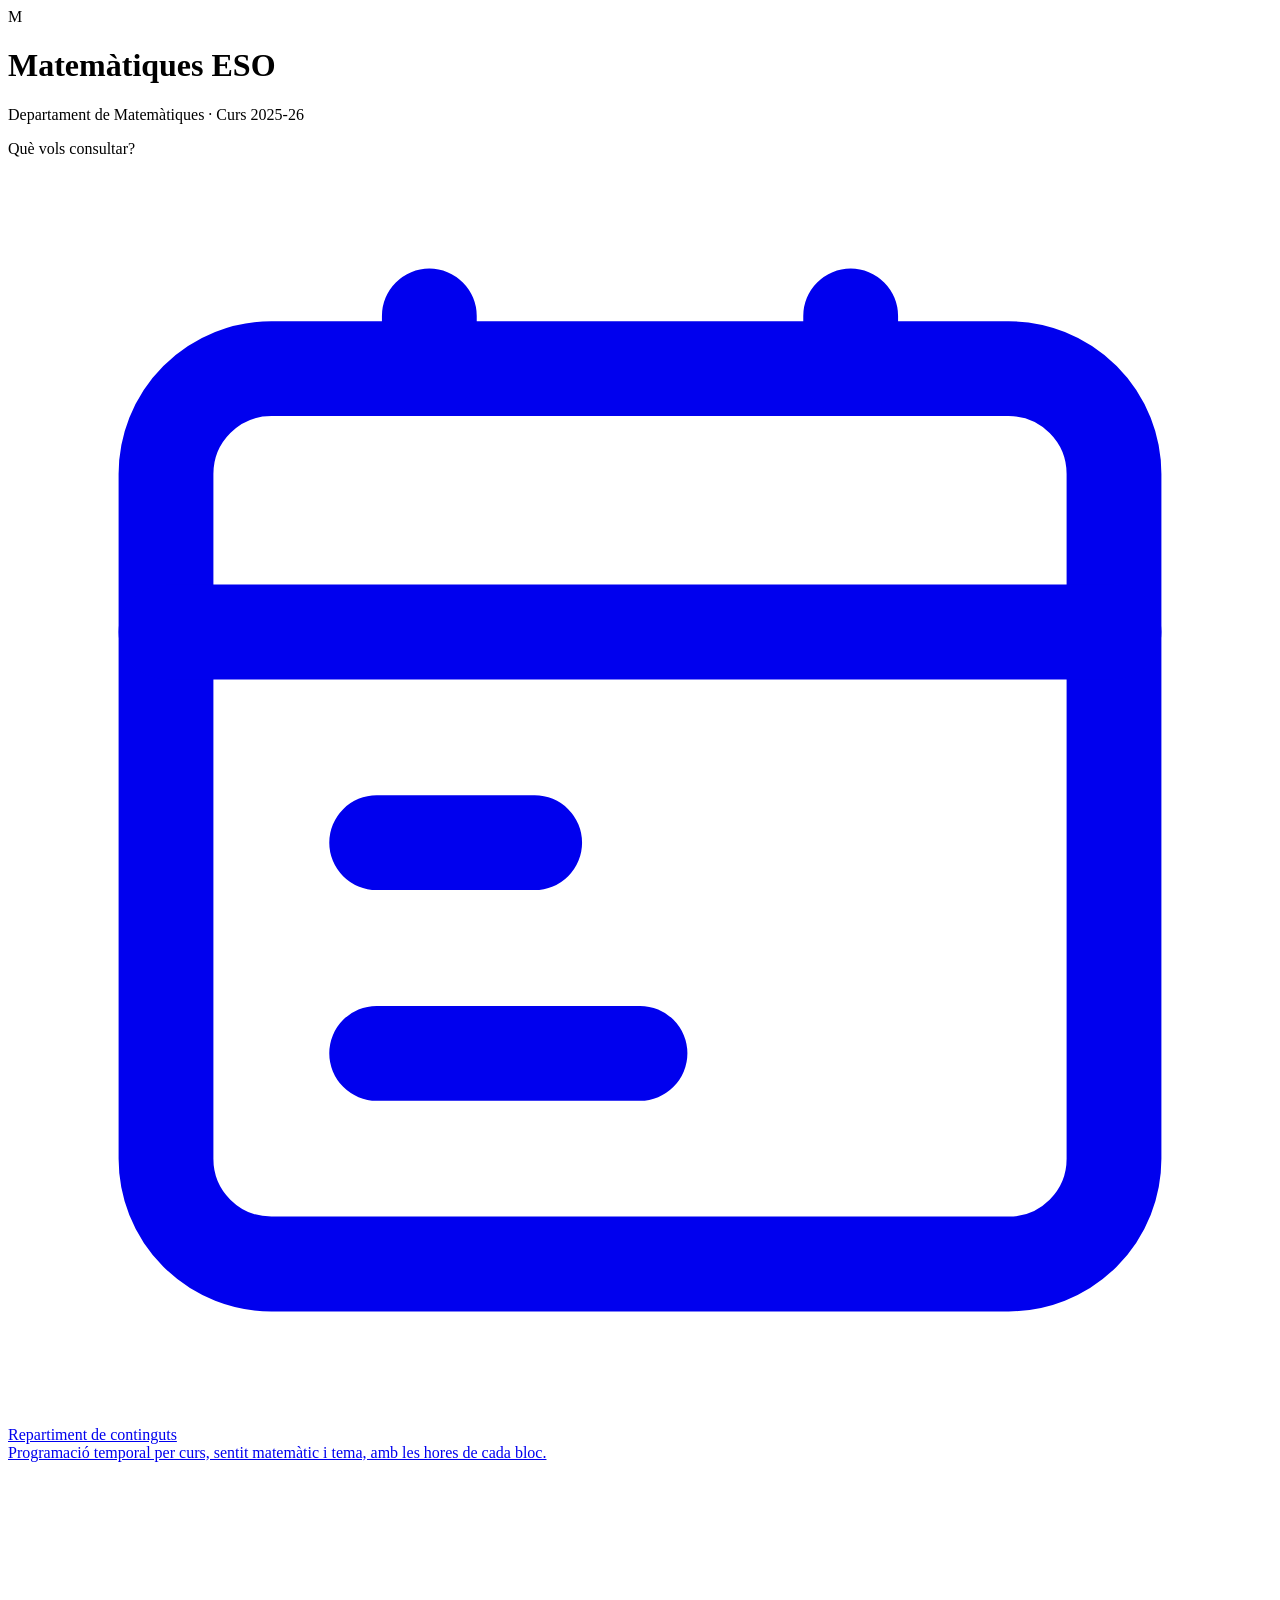
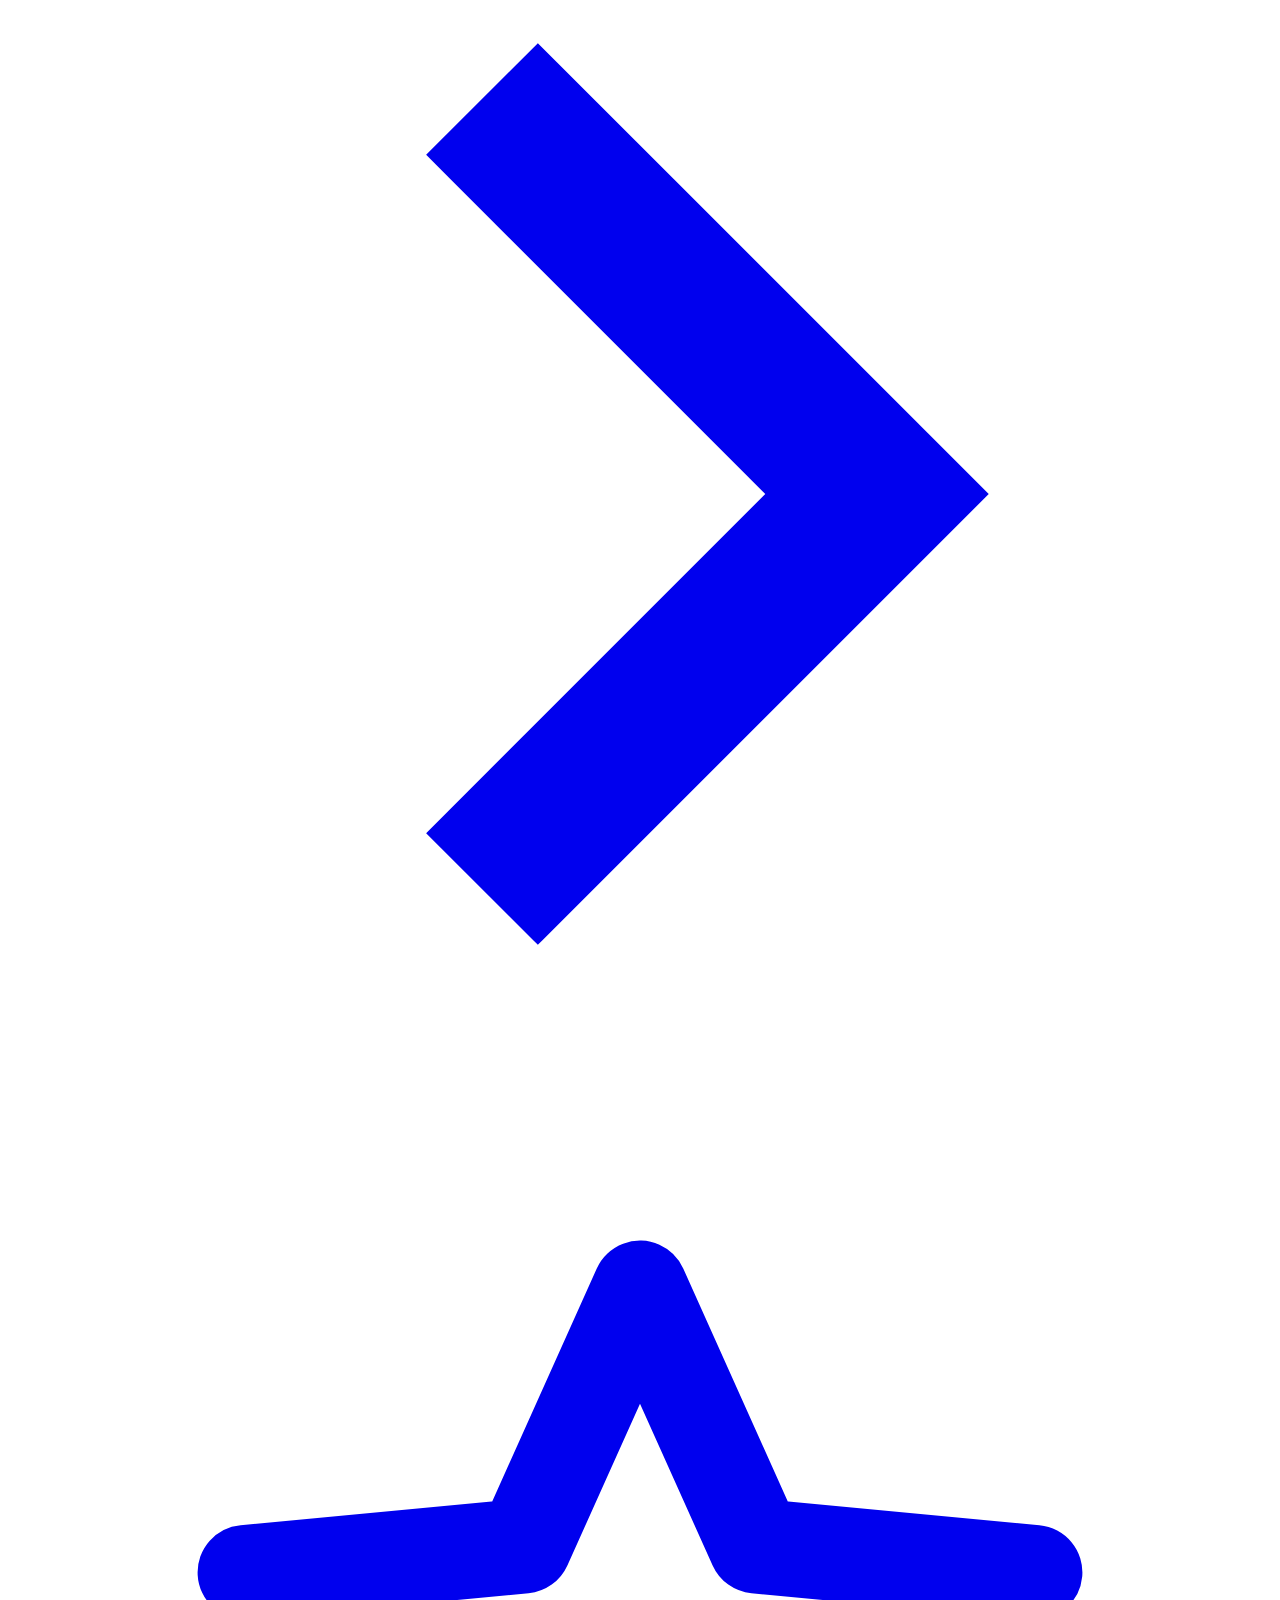
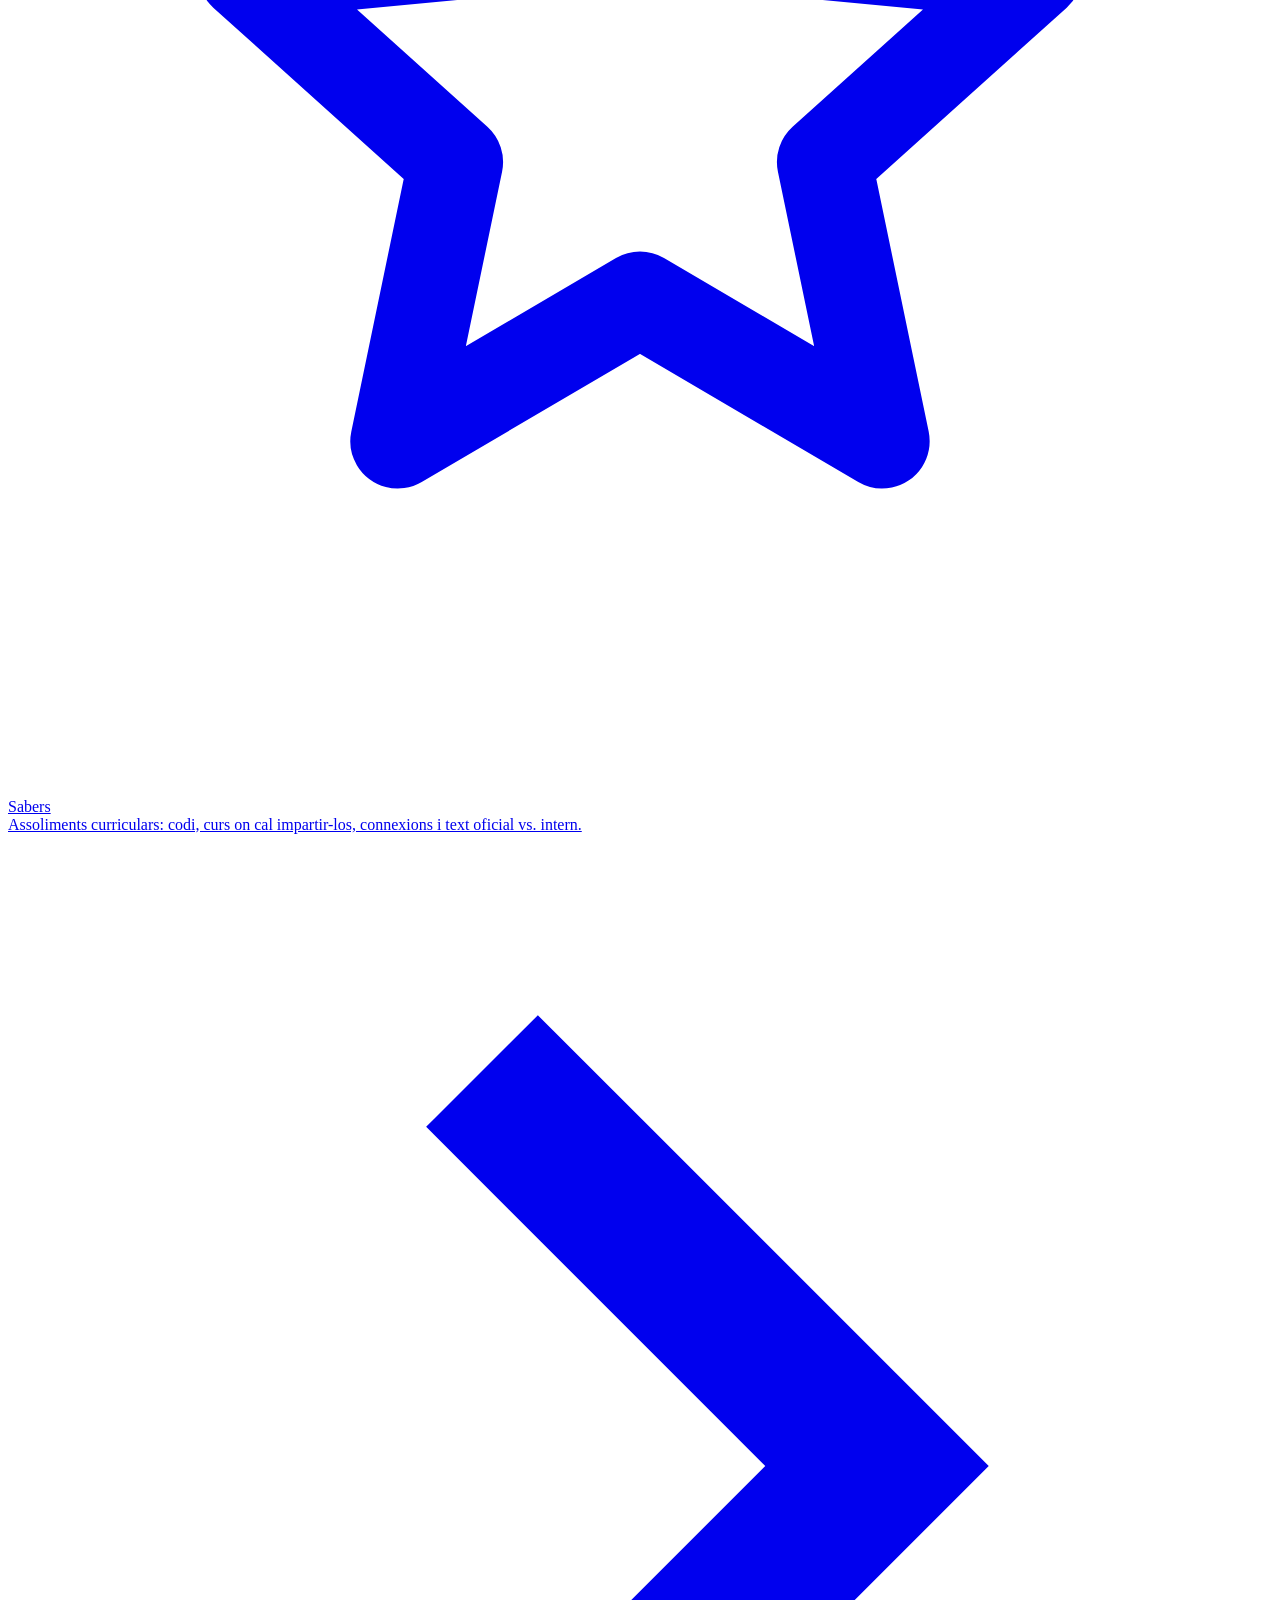
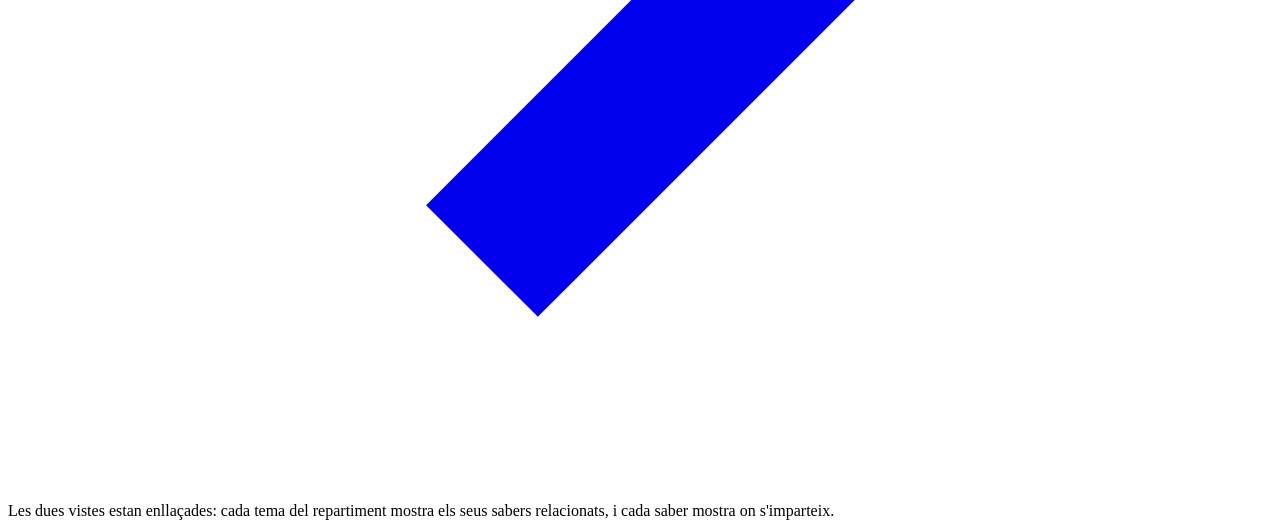
==== index.html @ 8de32d48 "Add files via upload" ====
<!DOCTYPE html>
<html lang="ca">
<head>
<meta charset="UTF-8">
<meta name="viewport" content="width=device-width, initial-scale=1">
<title>Matemàtiques ESO · Sabers i repartiment</title>

<link rel="stylesheet" href="assets/css/tokens.css">
<link rel="stylesheet" href="assets/css/index.css">
</head>
<body>
<div class="index-page">
  <div class="index-wrap">

    <div class="index-header">
      <div class="index-logo">M</div>
      <h1>Matemàtiques ESO</h1>
      <p>Departament de Matemàtiques · Curs 2025-26</p>
    </div>

    <div class="index-prompt">Què vols consultar?</div>

    <div class="index-cards">
      <a class="view-card" href="repartiment.html">
        <div class="vc-badge">
          <svg viewBox="0 0 24 24" fill="none" stroke="currentColor" stroke-width="1.8" stroke-linecap="round" stroke-linejoin="round"><rect x="3" y="4" width="18" height="17" rx="2"/><path d="M3 9h18M8 4v-1M16 4v-1"/><path d="M7 13h3M7 17h5"/></svg>
        </div>
        <div class="vc-body">
          <div class="vc-title">Repartiment de continguts</div>
          <div class="vc-sub">Programació temporal per curs, sentit matemàtic i tema, amb les hores de cada bloc.</div>
        </div>
        <svg class="vc-arrow" viewBox="0 0 16 16" fill="none" stroke="currentColor" stroke-width="2"><path d="M6 3l5 5-5 5"/></svg>
      </a>

      <a class="view-card" href="sabers.html">
        <div class="vc-badge">
          <svg viewBox="0 0 24 24" fill="none" stroke="currentColor" stroke-width="1.8" stroke-linecap="round" stroke-linejoin="round"><path d="M12 3l2.2 4.9 5.3.5-4 3.6 1.1 5.3-4.6-2.7-4.6 2.7 1.1-5.3-4-3.6 5.3-.5z"/></svg>
        </div>
        <div class="vc-body">
          <div class="vc-title">Sabers</div>
          <div class="vc-sub">Assoliments curriculars: codi, curs on cal impartir-los, connexions i text oficial vs. intern.</div>
        </div>
        <svg class="vc-arrow" viewBox="0 0 16 16" fill="none" stroke="currentColor" stroke-width="2"><path d="M6 3l5 5-5 5"/></svg>
      </a>
    </div>

    <div class="index-footnote">
      Les dues vistes estan enllaçades: cada tema del repartiment mostra els seus sabers relacionats, i cada saber mostra on s'imparteix.
    </div>

  </div>
</div>
</body>
</html>
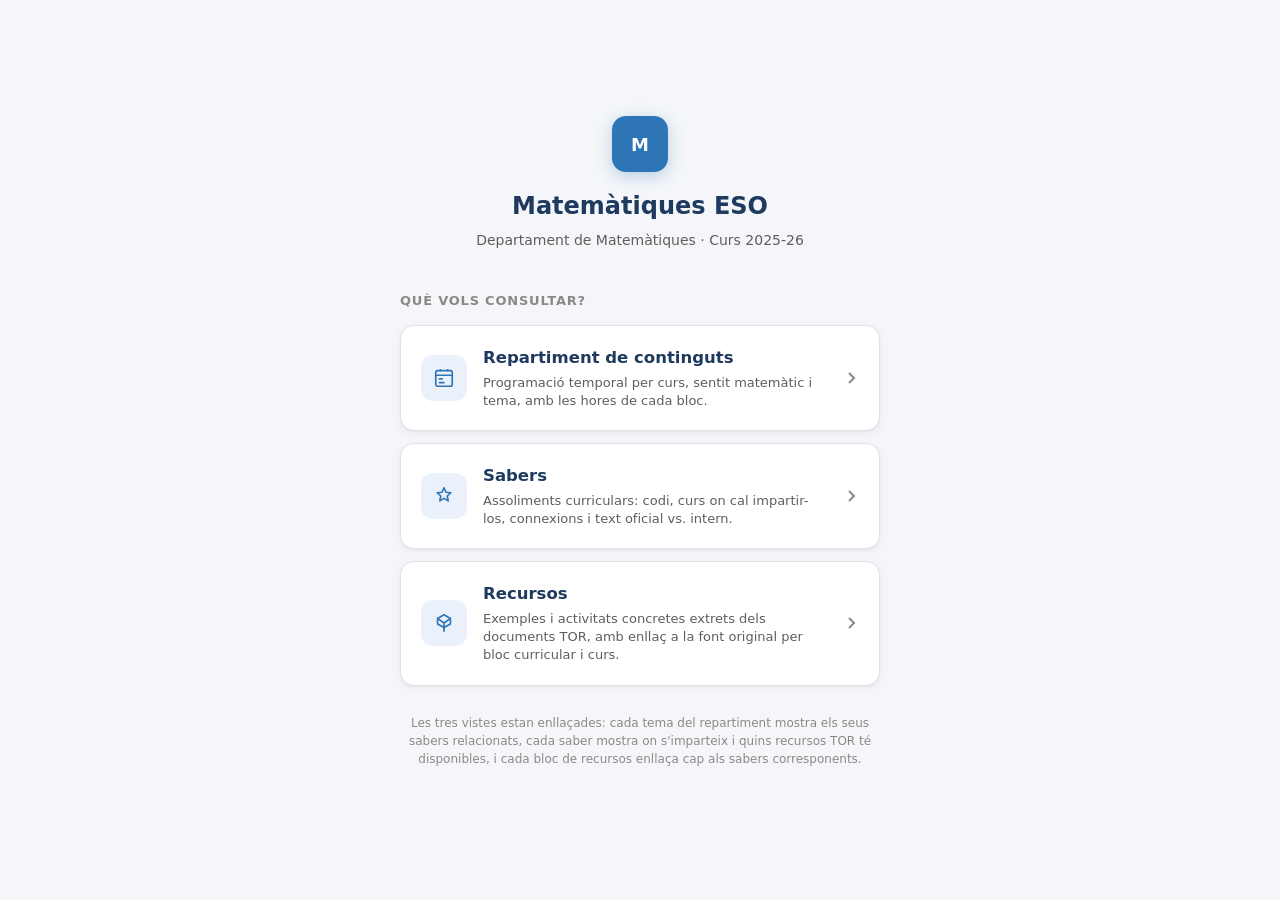
==== commit b7339d09: "Add files via upload" ====
--- a/index.html
+++ b/index.html
@@ -42,10 +42,21 @@
         </div>
         <svg class="vc-arrow" viewBox="0 0 16 16" fill="none" stroke="currentColor" stroke-width="2"><path d="M6 3l5 5-5 5"/></svg>
       </a>
+
+      <a class="view-card" href="recursos.html">
+        <div class="vc-badge">
+          <svg viewBox="0 0 24 24" fill="none" stroke="currentColor" stroke-width="1.8" stroke-linecap="round" stroke-linejoin="round"><path d="M12 3l7 4v6l-7 4-7-4V7z"/><path d="M12 12v9M5 7l7 5 7-5"/></svg>
+        </div>
+        <div class="vc-body">
+          <div class="vc-title">Recursos</div>
+          <div class="vc-sub">Exemples i activitats concretes extrets dels documents TOR, amb enllaç a la font original per bloc curricular i curs.</div>
+        </div>
+        <svg class="vc-arrow" viewBox="0 0 16 16" fill="none" stroke="currentColor" stroke-width="2"><path d="M6 3l5 5-5 5"/></svg>
+      </a>
     </div>
 
     <div class="index-footnote">
-      Les dues vistes estan enllaçades: cada tema del repartiment mostra els seus sabers relacionats, i cada saber mostra on s'imparteix.
+      Les tres vistes estan enllaçades: cada tema del repartiment mostra els seus sabers relacionats, cada saber mostra on s'imparteix i quins recursos TOR té disponibles, i cada bloc de recursos enllaça cap als sabers corresponents.
     </div>
 
   </div>
--- a/assets/css/tokens.css
+++ b/assets/css/tokens.css
@@ -0,0 +1,43 @@
+/* tokens.css — Design tokens (estil del projecte de matemàtiques) i reset base */
+:root {
+  --navy:   #1f3a5f;
+  --blue:   #2e75b6;
+  --blue-bg:#eaf1fa;
+  --ink:    #22262b;
+  --muted:  #5f5e5a;
+  --hint:   #8a8a85;
+  --line:   #dfe3ea;
+  --line-2: #eef1f5;
+  --bg:     #f4f6f9;
+  --card:   #ffffff;
+  --surface-2: #fafbfc;
+  --accent-soft: rgba(46,117,182,.10);
+
+  --radius:    14px;
+  --radius-sm: 9px;
+  --sh:    0 1px 2px rgba(0,0,0,.04), 0 2px 8px rgba(0,0,0,.05);
+  --sh-md: 0 4px 16px rgba(0,0,0,.07), 0 2px 6px rgba(0,0,0,.04);
+  --ease:  cubic-bezier(.4,0,.2,1);
+
+  /* accents per tipus de document */
+  --doc-prog:  #b56010;   /* programació general (DOCX) */
+  --doc-ud:    #2e75b6;   /* unitats didàctiques (MD)   */
+}
+
+*, *::before, *::after { box-sizing: border-box; margin: 0; padding: 0; }
+/* Assegura que l'atribut HTML `hidden` sempre oculta l'element,
+   independentment de qualsevol regla CSS `display` amb més especificitat. */
+[hidden] { display: none !important; }
+
+html, body {
+  height: 100%;
+  font-family: "Segoe UI", system-ui, -apple-system, BlinkMacSystemFont, sans-serif;
+  background: var(--bg);
+  color: var(--ink);
+  -webkit-font-smoothing: antialiased;
+  font-size: 16.5px;
+  line-height: 1.5;
+}
+button { font: inherit; color: inherit; background: none; border: none; cursor: pointer; }
+a { color: var(--blue); text-decoration: none; }
+a:hover { text-decoration: underline; }
--- a/assets/css/index.css
+++ b/assets/css/index.css
@@ -0,0 +1,90 @@
+/* index.css — pantalla d'entrada: tria entre Repartiment i Sabers. */
+
+.index-page {
+  min-height: 100dvh;
+  display: flex;
+  align-items: center;
+  justify-content: center;
+  background: var(--bg);
+}
+
+.index-wrap {
+  width: 100%;
+  max-width: 520px;
+  padding: 32px 20px 48px;
+  display: flex;
+  flex-direction: column;
+  align-items: center;
+}
+
+/* ── Capçalera ─────────────────────────────────────────────────────── */
+.index-header { text-align: center; margin-bottom: 40px; }
+
+.index-logo {
+  width: 56px; height: 56px;
+  border-radius: 14px;
+  background: var(--blue);
+  color: #fff;
+  font-size: 18px; font-weight: 800;
+  display: inline-flex; align-items: center; justify-content: center;
+  margin-bottom: 16px;
+  box-shadow: 0 4px 16px rgba(46, 117, 182, .30);
+}
+
+.index-header h1 { font-size: 24px; font-weight: 800; color: var(--navy); margin-bottom: 6px; }
+.index-header p { font-size: 14px; color: var(--muted); }
+
+/* ── Pregunta ──────────────────────────────────────────────────────── */
+.index-prompt {
+  font-size: 13px; font-weight: 700; letter-spacing: .06em;
+  text-transform: uppercase; color: var(--hint);
+  margin-bottom: 14px;
+  align-self: flex-start;
+}
+
+/* ── Targetes de vista ─────────────────────────────────────────────── */
+.index-cards { width: 100%; display: flex; flex-direction: column; gap: 12px; }
+
+.view-card {
+  display: flex; align-items: center; gap: 16px;
+  padding: 20px;
+  background: var(--card);
+  border: 1px solid var(--line);
+  border-radius: var(--radius);
+  box-shadow: var(--sh);
+  text-decoration: none;
+  color: var(--ink);
+  transition: border-color .14s, box-shadow .14s, transform .12s;
+}
+.view-card:hover {
+  border-color: var(--blue);
+  box-shadow: var(--sh-md);
+  transform: translateY(-1px);
+  text-decoration: none;
+  color: var(--ink);
+}
+
+.vc-badge {
+  flex-shrink: 0;
+  width: 46px; height: 46px;
+  border-radius: 12px;
+  background: var(--blue-bg);
+  color: var(--blue);
+  display: inline-flex; align-items: center; justify-content: center;
+  transition: background .14s, color .14s;
+}
+.vc-badge svg { width: 22px; height: 22px; }
+.view-card:hover .vc-badge { background: var(--blue); color: #fff; }
+
+.vc-body { flex: 1; min-width: 0; display: flex; flex-direction: column; gap: 3px; }
+.vc-title { font-size: 16.5px; font-weight: 700; color: var(--navy); }
+.vc-sub { font-size: 13px; color: var(--muted); line-height: 1.4; }
+
+.vc-arrow { flex-shrink: 0; width: 16px; height: 16px; color: var(--hint); transition: color .14s, transform .14s; }
+.view-card:hover .vc-arrow { color: var(--blue); transform: translateX(2px); }
+
+/* ── Nota al peu ───────────────────────────────────────────────────── */
+.index-footnote {
+  margin-top: 28px; font-size: 12px; color: var(--hint); text-align: center; line-height: 1.5;
+}
+.index-footnote a { color: var(--hint); text-decoration: underline; }
